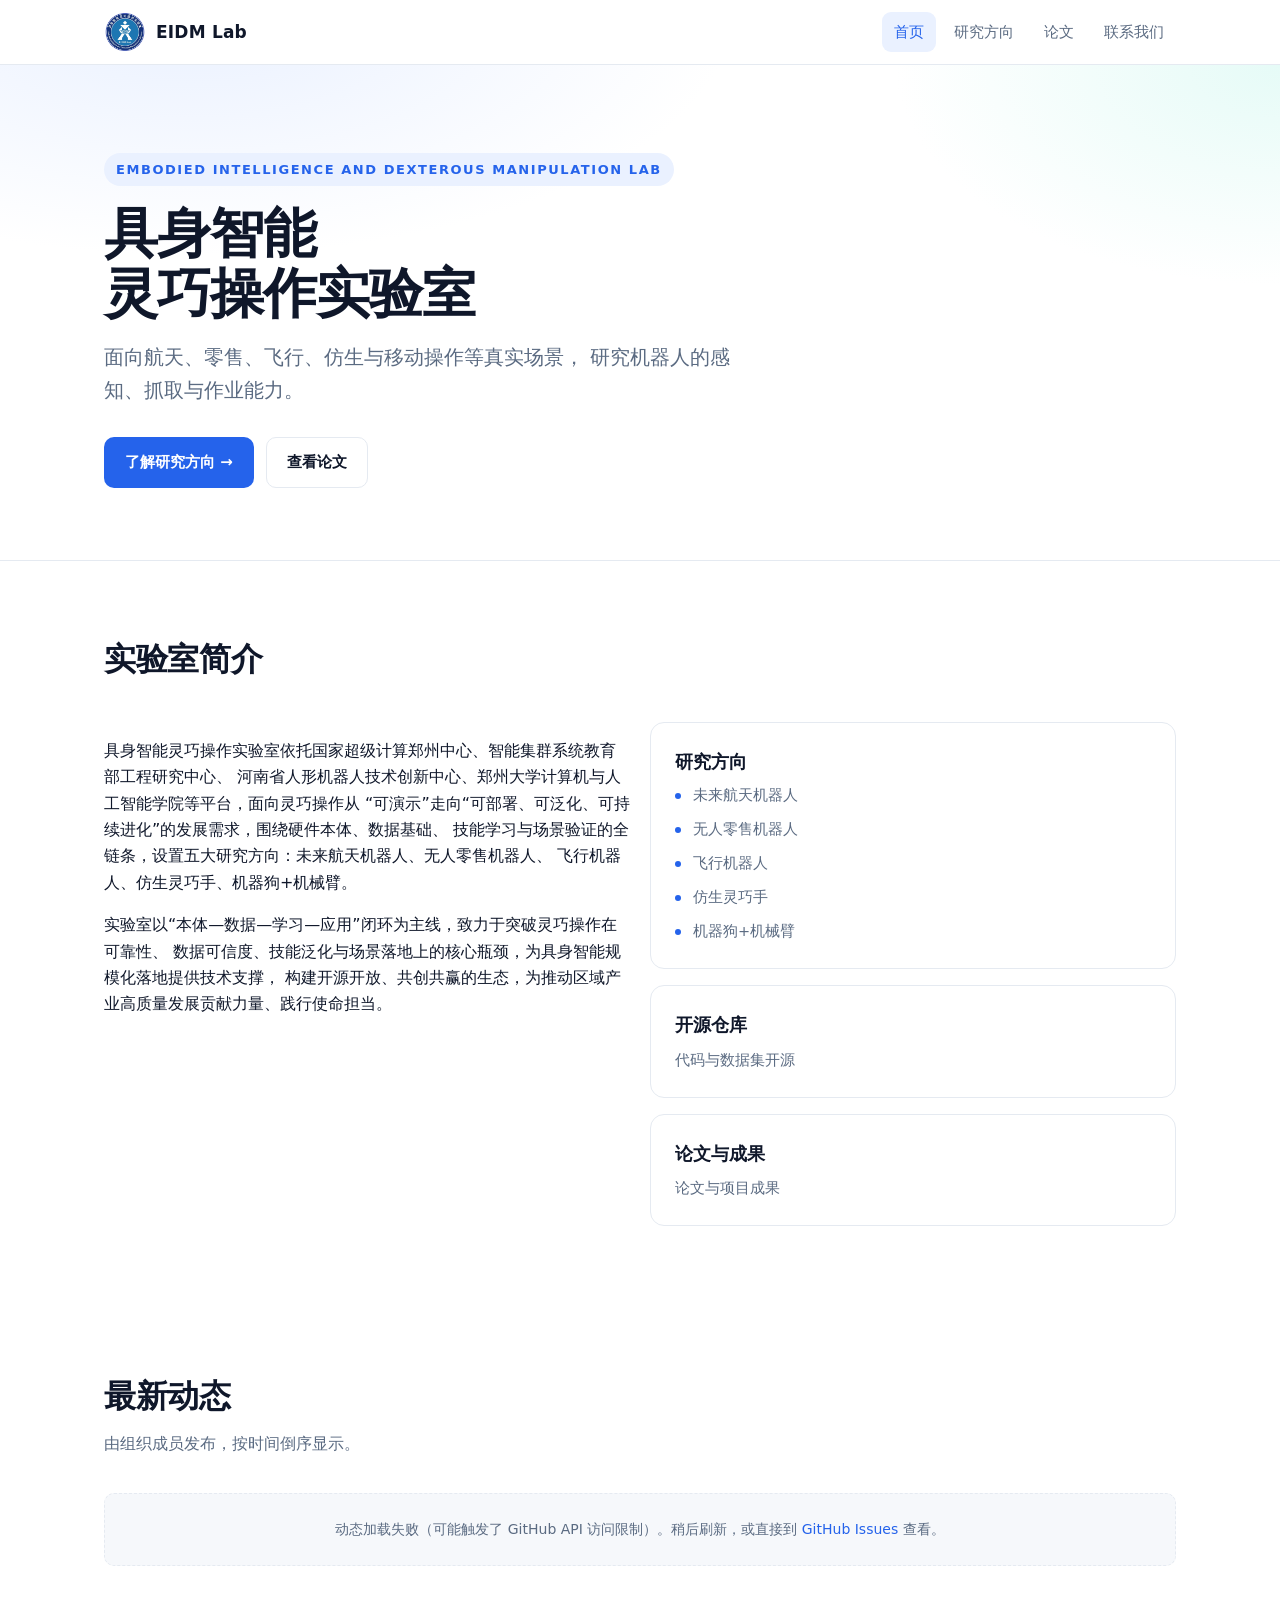
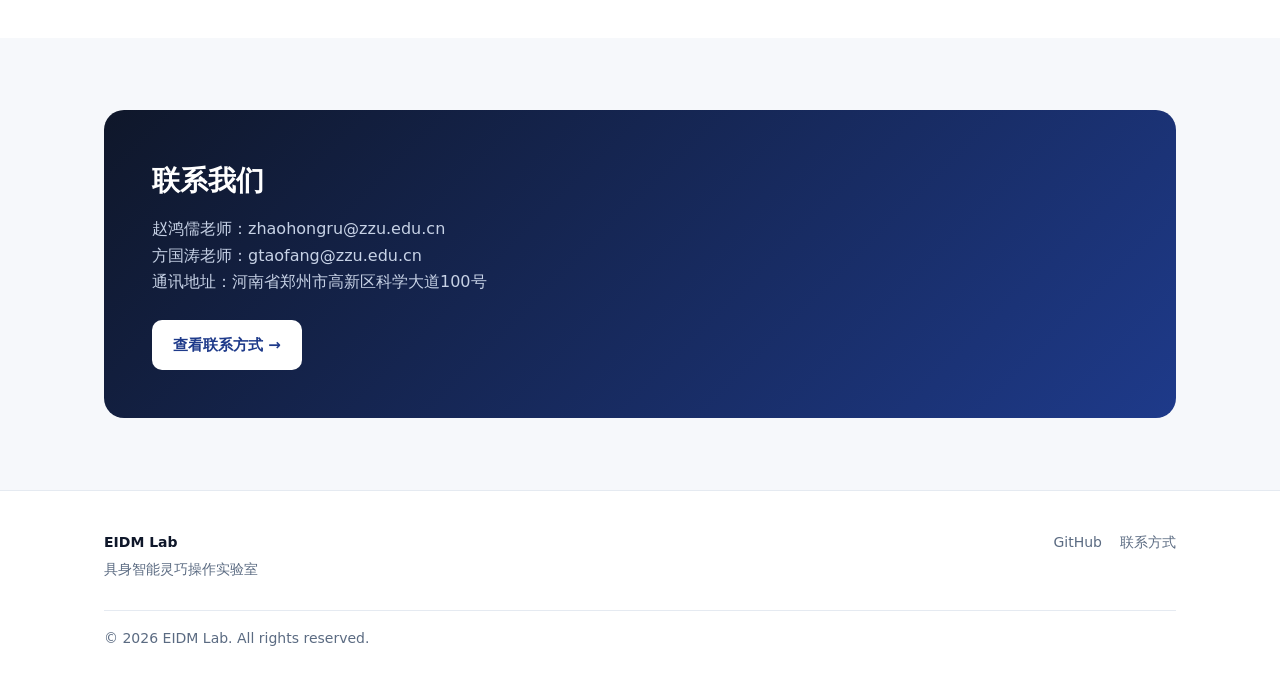
==== index.html @ 03dc2727 "init lab site" ====
<!doctype html>
<html lang="zh-CN">
<head>
  <meta charset="utf-8" />
  <meta name="viewport" content="width=device-width, initial-scale=1" />
  <title>具身智能灵巧操作实验室 · EIDM Lab</title>
  <meta name="description" content="具身智能灵巧操作实验室（EIDM Lab）：五大研究组、论文与加入方式。" />
  <link rel="stylesheet" href="assets/css/style.css" />
</head>
<body>
  <header class="site-header">
    <div class="container nav">
      <a class="brand" href="index.html">
        <img class="brand-logo" src="assets/img/logo.png" alt="EIDM Lab 实验室标志" />
        <span class="brand-text">EIDM Lab</span>
      </a>
      <button class="nav-toggle" aria-label="菜单" aria-expanded="false">
        <span></span><span></span><span></span>
      </button>
      <nav class="nav-links">
        <a href="index.html">首页</a>
        <a href="research.html">研究方向</a>
        <a href="publications.html">论文</a>
        <a href="contact.html">联系我们</a>
      </nav>
    </div>
  </header>

  <!-- Hero -->
  <section class="hero">
    <div class="container">
      <span class="eyebrow">Embodied Intelligence and Dexterous Manipulation Lab</span>
      <h1>具身智能<br />灵巧操作实验室</h1>
      <p class="lead">
        面向航天、零售、飞行、仿生与移动操作等真实场景，
        研究机器人的感知、抓取与作业能力。
      </p>
      <div class="hero-actions">
        <a class="btn btn-primary" href="research.html">了解研究方向 →</a>
        <a class="btn btn-ghost" href="publications.html">查看论文</a>
      </div>
    </div>
  </section>

  <!-- 关于 -->
  <section class="section">
    <div class="container">
      <div class="section-head">
        <h2>实验室简介</h2>
      </div>
      <div class="grid cols-2">
        <div>
          <p>
            具身智能灵巧操作实验室依托国家超级计算郑州中心、智能集群系统教育部工程研究中心、
            河南省人形机器人技术创新中心、郑州大学计算机与人工智能学院等平台，面向灵巧操作从
            “可演示”走向“可部署、可泛化、可持续进化”的发展需求，围绕硬件本体、数据基础、
            技能学习与场景验证的全链条，设置五大研究方向：未来航天机器人、无人零售机器人、
            飞行机器人、仿生灵巧手、机器狗+机械臂。
          </p>
          <p>
            实验室以“本体—数据—学习—应用”闭环为主线，致力于突破灵巧操作在可靠性、
            数据可信度、技能泛化与场景落地上的核心瓶颈，为具身智能规模化落地提供技术支撑，
            构建开源开放、共创共赢的生态，为推动区域产业高质量发展贡献力量、践行使命担当。
          </p>
        </div>
        <div class="about-side">
          <div class="card">
            <h3>研究方向</h3>
            <ul class="group-list">
              <li>未来航天机器人</li>
              <li>无人零售机器人</li>
              <li>飞行机器人</li>
              <li>仿生灵巧手</li>
              <li>机器狗+机械臂</li>
            </ul>
          </div>
          <div class="card">
            <h3>开源仓库</h3>
            <p>代码与数据集开源</p>
          </div>
          <div class="card">
            <h3>论文与成果</h3>
            <p>论文与项目成果</p>
          </div>
        </div>
      </div>
    </div>
  </section>

  <!-- 最新动态（成员发布，自动按时间倒序） -->
  <section class="section">
    <div class="container">
      <div class="section-head">
        <h2>最新动态</h2>
        <p>由组织成员发布，按时间倒序显示。</p>
      </div>
      <div class="feed" data-feed="all"></div>
    </div>
  </section>

  <!-- 加入 -->
  <section class="section alt">
    <div class="container">
      <div class="join-box">
        <h2>联系我们</h2>
        <p>
          赵鸿儒老师：zhaohongru@zzu.edu.cn<br />
          方国涛老师：gtaofang@zzu.edu.cn<br />
          通讯地址：河南省郑州市高新区科学大道100号
        </p>
        <a class="btn btn-primary" href="contact.html">查看联系方式 →</a>
      </div>
    </div>
  </section>

  <footer class="site-footer">
    <div class="container footer-inner">
      <div>
        <strong>EIDM Lab</strong>
        <p>具身智能灵巧操作实验室</p>
      </div>
      <div class="footer-links">
        <a href="https://github.com/ZZU-EIDM-Lab" target="_blank" rel="noopener">GitHub</a>
        <a href="contact.html">联系方式</a>
      </div>
      <p class="copyright">© <span id="year"></span> EIDM Lab. All rights reserved.</p>
    </div>
  </footer>

  <script src="assets/js/config.js"></script>
  <script src="assets/js/posts.js"></script>
  <script src="assets/js/main.js"></script>
</body>
</html>
---- assets/css/style.css ----
/* ===== ZZU EIDM Lab — 样式表 ===== */
:root {
  --bg: #ffffff;
  --bg-soft: #f6f8fb;
  --panel: #ffffff;
  --text: #0f172a;
  --muted: #5b6b82;
  --line: #e5eaf1;
  --accent: #2563eb;
  --accent-soft: #eaf1ff;
  --accent-2: #0f766e;
  --radius: 14px;
  --shadow: 0 8px 30px rgba(15, 23, 42, 0.06);
  --shadow-hover: 0 14px 40px rgba(15, 23, 42, 0.12);
  --maxw: 1120px;
}

* { box-sizing: border-box; }

html { scroll-behavior: smooth; }

body {
  margin: 0;
  font-family: system-ui, -apple-system, "Segoe UI", Roboto, "Helvetica Neue",
    "PingFang SC", "Hiragino Sans GB", "Microsoft YaHei", sans-serif;
  color: var(--text);
  background: var(--bg);
  line-height: 1.65;
  -webkit-font-smoothing: antialiased;
}

a { color: var(--accent); text-decoration: none; }
a:hover { text-decoration: underline; }

img { max-width: 100%; display: block; }

.container {
  width: 100%;
  max-width: var(--maxw);
  margin: 0 auto;
  padding: 0 24px;
}

/* ===== 顶部导航 ===== */
.site-header {
  position: sticky;
  top: 0;
  z-index: 50;
  background: rgba(255, 255, 255, 0.86);
  backdrop-filter: saturate(180%) blur(12px);
  border-bottom: 1px solid var(--line);
}

.nav {
  display: flex;
  align-items: center;
  justify-content: space-between;
  height: 64px;
}

.brand {
  display: flex;
  align-items: center;
  gap: 10px;
  color: var(--text);
  font-weight: 700;
  letter-spacing: 0.2px;
}
.brand:hover { text-decoration: none; }

.brand-mark {
  display: inline-grid;
  place-items: center;
  width: 40px;
  height: 40px;
  border-radius: 11px;
  background: linear-gradient(135deg, var(--accent), #6d8bff);
  color: #fff;
  font-size: 12px;
  font-weight: 800;
  letter-spacing: 0.5px;
}

.brand-text { font-size: 17px; }

.brand-logo {
  width: 42px;
  height: 42px;
  object-fit: contain;
  flex: 0 0 auto;
}

.nav-links {
  display: flex;
  align-items: center;
  gap: 6px;
}

.nav-links a {
  color: var(--muted);
  font-size: 15px;
  font-weight: 500;
  padding: 8px 12px;
  border-radius: 9px;
}
.nav-links a:hover {
  color: var(--text);
  background: var(--bg-soft);
  text-decoration: none;
}
.nav-links a.active {
  color: var(--accent);
  background: var(--accent-soft);
}

.nav-toggle {
  display: none;
  flex-direction: column;
  gap: 5px;
  background: none;
  border: 0;
  cursor: pointer;
  padding: 8px;
}
.nav-toggle span {
  width: 22px;
  height: 2px;
  background: var(--text);
  border-radius: 2px;
  transition: 0.2s;
}

/* ===== Hero ===== */
.hero {
  padding: 88px 0 72px;
  background:
    radial-gradient(900px 400px at 15% -10%, #eaf1ff 0%, transparent 60%),
    radial-gradient(700px 400px at 100% 0%, #e6fbf7 0%, transparent 55%),
    var(--bg);
  border-bottom: 1px solid var(--line);
}

.hero .eyebrow {
  display: inline-block;
  font-size: 13px;
  font-weight: 600;
  letter-spacing: 0.12em;
  text-transform: uppercase;
  color: var(--accent);
  background: var(--accent-soft);
  padding: 6px 12px;
  border-radius: 999px;
  margin-bottom: 18px;
}

.hero h1 {
  font-size: clamp(34px, 5vw, 54px);
  line-height: 1.1;
  margin: 0 0 18px;
  letter-spacing: -0.02em;
}

.hero p.lead {
  font-size: clamp(16px, 2vw, 20px);
  color: var(--muted);
  max-width: 640px;
  margin: 0 0 30px;
}

.hero-actions { display: flex; flex-wrap: wrap; gap: 12px; }

.btn {
  display: inline-flex;
  align-items: center;
  gap: 8px;
  padding: 12px 20px;
  border-radius: 10px;
  font-weight: 600;
  font-size: 15px;
  border: 1px solid transparent;
  transition: 0.18s;
  cursor: pointer;
}
.btn:hover { text-decoration: none; }
.btn-primary {
  background: var(--accent);
  color: #fff;
}
.btn-primary:hover { background: #1d4fd0; transform: translateY(-1px); }
.btn-ghost {
  background: #fff;
  color: var(--text);
  border-color: var(--line);
}
.btn-ghost:hover { border-color: #cbd5e1; background: var(--bg-soft); }

/* ===== 通用区块 ===== */
.section { padding: 72px 0; }
.section.alt { background: var(--bg-soft); }

.section-head { margin-bottom: 36px; }
.section-head h2 {
  font-size: clamp(24px, 3vw, 32px);
  margin: 0 0 8px;
  letter-spacing: -0.01em;
}
.section-head p {
  margin: 0;
  color: var(--muted);
  max-width: 720px;
}
.section-head.center { text-align: center; }
.section-head.center p { margin-left: auto; margin-right: auto; }

/* ===== 卡片网格 ===== */
.grid {
  display: grid;
  gap: 20px;
}
.grid.cols-2 { grid-template-columns: repeat(2, 1fr); }
.grid.cols-3 { grid-template-columns: repeat(3, 1fr); }
.grid.cols-4 { grid-template-columns: repeat(4, 1fr); }

.card {
  background: var(--panel);
  border: 1px solid var(--line);
  border-radius: var(--radius);
  padding: 24px;
  transition: 0.2s;
}
.card:hover {
  box-shadow: var(--shadow-hover);
  transform: translateY(-3px);
  border-color: #d7e0ee;
}
.card h3 { margin: 0 0 8px; font-size: 18px; }
.card p { margin: 0; color: var(--muted); font-size: 15px; }
.card .icon {
  display: inline-grid;
  place-items: center;
  width: 46px;
  height: 46px;
  border-radius: 12px;
  background: var(--accent-soft);
  font-size: 22px;
  margin-bottom: 14px;
}

/* ===== 成员卡片 ===== */
.members-grid {
  display: grid;
  grid-template-columns: repeat(auto-fill, minmax(230px, 1fr));
  gap: 20px;
}

.member {
  background: var(--panel);
  border: 1px solid var(--line);
  border-radius: var(--radius);
  padding: 22px;
  text-align: center;
  transition: 0.2s;
}
.member:hover {
  box-shadow: var(--shadow-hover);
  transform: translateY(-3px);
}

.avatar {
  width: 76px;
  height: 76px;
  border-radius: 50%;
  margin: 0 auto 14px;
  display: grid;
  place-items: center;
  font-size: 26px;
  font-weight: 700;
  color: #fff;
  background: linear-gradient(135deg, #2563eb, #6d8bff);
  user-select: none;
}
.avatar.teal { background: linear-gradient(135deg, #0f766e, #2dd4bf); }
.avatar.amber { background: linear-gradient(135deg, #b45309, #f59e0b); }
.avatar.rose { background: linear-gradient(135deg, #be123c, #fb7185); }
.avatar.violet { background: linear-gradient(135deg, #6d28d9, #a78bfa); }

.member h3 { margin: 0 0 4px; font-size: 17px; }
.member .role {
  font-size: 13px;
  color: var(--accent);
  font-weight: 600;
  margin-bottom: 8px;
}
.member .interests {
  font-size: 13.5px;
  color: var(--muted);
  min-height: 40px;
}
.member .links {
  display: flex;
  justify-content: center;
  gap: 12px;
  margin-top: 12px;
  font-size: 13px;
}

.member-group { margin-bottom: 48px; }
.member-group h2 {
  font-size: 20px;
  margin: 0 0 18px;
  padding-bottom: 10px;
  border-bottom: 1px solid var(--line);
  display: flex;
  align-items: center;
  gap: 10px;
}
.member-group h2 .count {
  font-size: 13px;
  font-weight: 600;
  color: var(--muted);
  background: var(--bg-soft);
  border: 1px solid var(--line);
  border-radius: 999px;
  padding: 1px 10px;
}

/* ===== 论文列表 ===== */
.pub-year {
  font-size: 15px;
  font-weight: 700;
  color: var(--accent);
  letter-spacing: 0.05em;
  margin: 36px 0 16px;
  padding-bottom: 8px;
  border-bottom: 1px solid var(--line);
}
.pub-year:first-of-type { margin-top: 0; }

.pub {
  display: flex;
  gap: 16px;
  padding: 16px 0;
  border-bottom: 1px dashed var(--line);
}
.pub:last-child { border-bottom: 0; }
.pub .venue {
  flex: 0 0 auto;
  align-self: flex-start;
  font-size: 12px;
  font-weight: 700;
  color: #fff;
  background: var(--accent-2);
  border-radius: 7px;
  padding: 3px 9px;
  white-space: nowrap;
  margin-top: 2px;
}
.pub .title { font-weight: 600; margin: 0 0 3px; }
.pub .authors { color: var(--muted); font-size: 14px; margin: 0 0 4px; }
.pub .meta { font-size: 13.5px; color: var(--muted); }
.pub .meta a { margin-right: 12px; }

/* ===== 新闻 ===== */
.news-list { list-style: none; padding: 0; margin: 0; }
.news-list li {
  display: flex;
  gap: 16px;
  padding: 14px 0;
  border-bottom: 1px solid var(--line);
}
.news-list li:last-child { border-bottom: 0; }
.news-list .date {
  flex: 0 0 92px;
  color: var(--muted);
  font-size: 14px;
  font-variant-numeric: tabular-nums;
}

/* ===== 加入我们 ===== */
.join-box {
  background: linear-gradient(135deg, #0f172a, #1e3a8a);
  color: #fff;
  border-radius: 20px;
  padding: 48px;
}
.join-box h2 { margin: 0 0 12px; font-size: 28px; }
.join-box p { color: #c7d2e6; margin: 0 0 24px; max-width: 640px; }
.join-box .btn-primary { background: #fff; color: #1e3a8a; }
.join-box .btn-primary:hover { background: #eef2ff; }

/* ===== 页脚 ===== */
.site-footer {
  border-top: 1px solid var(--line);
  padding: 40px 0;
  color: var(--muted);
  font-size: 14px;
}
.footer-inner {
  display: flex;
  flex-wrap: wrap;
  gap: 24px;
  justify-content: space-between;
  align-items: flex-start;
}
.footer-inner strong { color: var(--text); }
.footer-inner p { margin: 4px 0 0; }
.footer-links { display: flex; gap: 18px; }
.footer-links a { color: var(--muted); }
.footer-links a:hover { color: var(--accent); }
.copyright { width: 100%; border-top: 1px solid var(--line); padding-top: 16px; margin-top: 8px; }

/* ===== 响应式 ===== */
@media (max-width: 860px) {
  .grid.cols-3, .grid.cols-4 { grid-template-columns: repeat(2, 1fr); }
}

@media (max-width: 720px) {
  .nav-toggle { display: flex; }
  .nav-links {
    position: absolute;
    top: 64px;
    left: 0;
    right: 0;
    flex-direction: column;
    align-items: stretch;
    background: #fff;
    border-bottom: 1px solid var(--line);
    padding: 10px 16px 16px;
    gap: 4px;
    display: none;
  }
  .nav-links.open { display: flex; }
  .nav-links a { padding: 12px; }

  .hero { padding: 60px 0 52px; }
  .section { padding: 52px 0; }
  .grid.cols-2, .grid.cols-3, .grid.cols-4 { grid-template-columns: 1fr; }
  .join-box { padding: 30px 24px; }
}

/* ===== 研究组与成员动态 ===== */
.group-block {
  border: 1px solid var(--line);
  border-radius: var(--radius);
  background: var(--panel);
  padding: 26px;
  margin-bottom: 24px;
}
.group-head {
  display: flex;
  align-items: flex-start;
  gap: 16px;
  padding-bottom: 18px;
  border-bottom: 1px solid var(--line);
  margin-bottom: 18px;
}
.group-icon {
  flex: 0 0 auto;
  display: grid;
  place-items: center;
  width: 52px;
  height: 52px;
  border-radius: 14px;
  background: var(--accent-soft);
  font-size: 26px;
}
.group-head .group-meta { flex: 1 1 auto; min-width: 0; }
.group-head h2 { margin: 0 0 4px; font-size: 21px; }
.group-head p { margin: 0; color: var(--muted); font-size: 14.5px; }
.group-head .btn { flex: 0 0 auto; }

.btn-sm { padding: 8px 14px; font-size: 14px; border-radius: 9px; }

/* 动态列表 */
.feed { display: flex; flex-direction: column; gap: 12px; }
.feed-empty {
  color: var(--muted);
  font-size: 14px;
  text-align: center;
  padding: 24px;
  border: 1px dashed var(--line);
  border-radius: 10px;
  background: var(--bg-soft);
}

.post {
  border: 1px solid var(--line);
  border-radius: 11px;
  padding: 16px 18px;
  background: #fff;
  transition: 0.18s;
}
.post:hover { border-color: #d7e0ee; box-shadow: var(--shadow); }
.post-head {
  display: flex;
  align-items: baseline;
  justify-content: space-between;
  gap: 12px;
  margin-bottom: 6px;
}
.post-head h4 { margin: 0; font-size: 16px; }
.post-head time {
  flex: 0 0 auto;
  font-size: 12.5px;
  color: var(--muted);
  font-variant-numeric: tabular-nums;
}
.post-body {
  margin: 0 0 10px;
  color: #334155;
  font-size: 14.5px;
  white-space: pre-wrap;
  word-break: break-word;
}
.post-foot {
  display: flex;
  justify-content: space-between;
  gap: 12px;
  font-size: 12.5px;
  color: var(--muted);
  border-top: 1px dashed var(--line);
  padding-top: 10px;
}

/* 发布页 */
.steps { counter-reset: step; list-style: none; padding: 0; margin: 0 0 28px; }
.steps li {
  position: relative;
  padding: 0 0 20px 44px;
  color: var(--muted);
}
.steps li::before {
  counter-increment: step;
  content: counter(step);
  position: absolute;
  left: 0;
  top: -2px;
  width: 28px;
  height: 28px;
  border-radius: 50%;
  background: var(--accent);
  color: #fff;
  font-size: 14px;
  font-weight: 700;
  display: grid;
  place-items: center;
}
.steps li strong { color: var(--text); }

.publish-grid {
  display: grid;
  grid-template-columns: repeat(auto-fill, minmax(220px, 1fr));
  gap: 14px;
}
.publish-card {
  display: flex;
  align-items: center;
  gap: 12px;
  border: 1px solid var(--line);
  border-radius: 11px;
  padding: 14px 16px;
  background: #fff;
  transition: 0.18s;
}
.publish-card:hover {
  border-color: var(--accent);
  box-shadow: var(--shadow);
  text-decoration: none;
}
.publish-card .emoji { font-size: 22px; }
.publish-card strong { color: var(--text); font-size: 15px; }
.publish-card span.sub { display: block; color: var(--muted); font-size: 12.5px; font-weight: 400; }

/* ===== 关于实验室：五组列表与统计 ===== */
.about-side { display: flex; flex-direction: column; gap: 16px; }
.about-groups-head {
  display: flex;
  align-items: center;
  gap: 12px;
  margin-bottom: 16px;
}
.about-logo { width: 40px; height: 40px; object-fit: contain; flex: 0 0 auto; }
.about-groups-head h3 { margin: 0; font-size: 18px; }
.group-list {
  list-style: none;
  margin: 0;
  padding: 0;
  display: flex;
  flex-direction: column;
  gap: 10px;
}
.group-list li {
  position: relative;
  padding-left: 18px;
  color: var(--muted);
  font-size: 14.5px;
}
.group-list li::before {
  content: "";
  position: absolute;
  left: 0;
  top: 9px;
  width: 6px;
  height: 6px;
  border-radius: 50%;
  background: var(--accent);
}

/* ===== 联系我们 ===== */
.contact-layout {
  display: grid;
  grid-template-columns: 1fr 1fr;
  border: 1px solid var(--line);
  border-radius: 16px;
  overflow: hidden;
}
.contact-brand {
  background: linear-gradient(135deg, #14306a, #1e4a9c);
  color: #fff;
  padding: 48px;
  display: flex;
  flex-direction: column;
  justify-content: center;
}
.contact-brand-label {
  font-size: 13px;
  letter-spacing: 0.18em;
  font-weight: 600;
  color: #bcd0f0;
}
.contact-brand h3 {
  font-size: 28px;
  line-height: 1.3;
  margin: 16px 0 12px;
}
.contact-brand p {
  margin: 0;
  color: #c7d6ef;
  line-height: 1.6;
}
.contact-info {
  padding: 48px;
  background: #fff;
}
.contact-info h4 {
  margin: 0 0 14px;
  font-size: 15px;
  color: var(--muted);
  font-weight: 600;
}
.contact-person { margin-bottom: 20px; }
.contact-person .contact-name {
  display: block;
  font-weight: 600;
  margin-bottom: 4px;
}
.contact-person a { font-size: 17px; }
.contact-divider {
  border: 0;
  border-top: 1px solid var(--line);
  margin: 24px 0;
}
.contact-address { font-size: 17px; margin: 0; }

@media (max-width: 720px) {
  .contact-layout { grid-template-columns: 1fr; }
  .contact-brand, .contact-info { padding: 28px; }
}
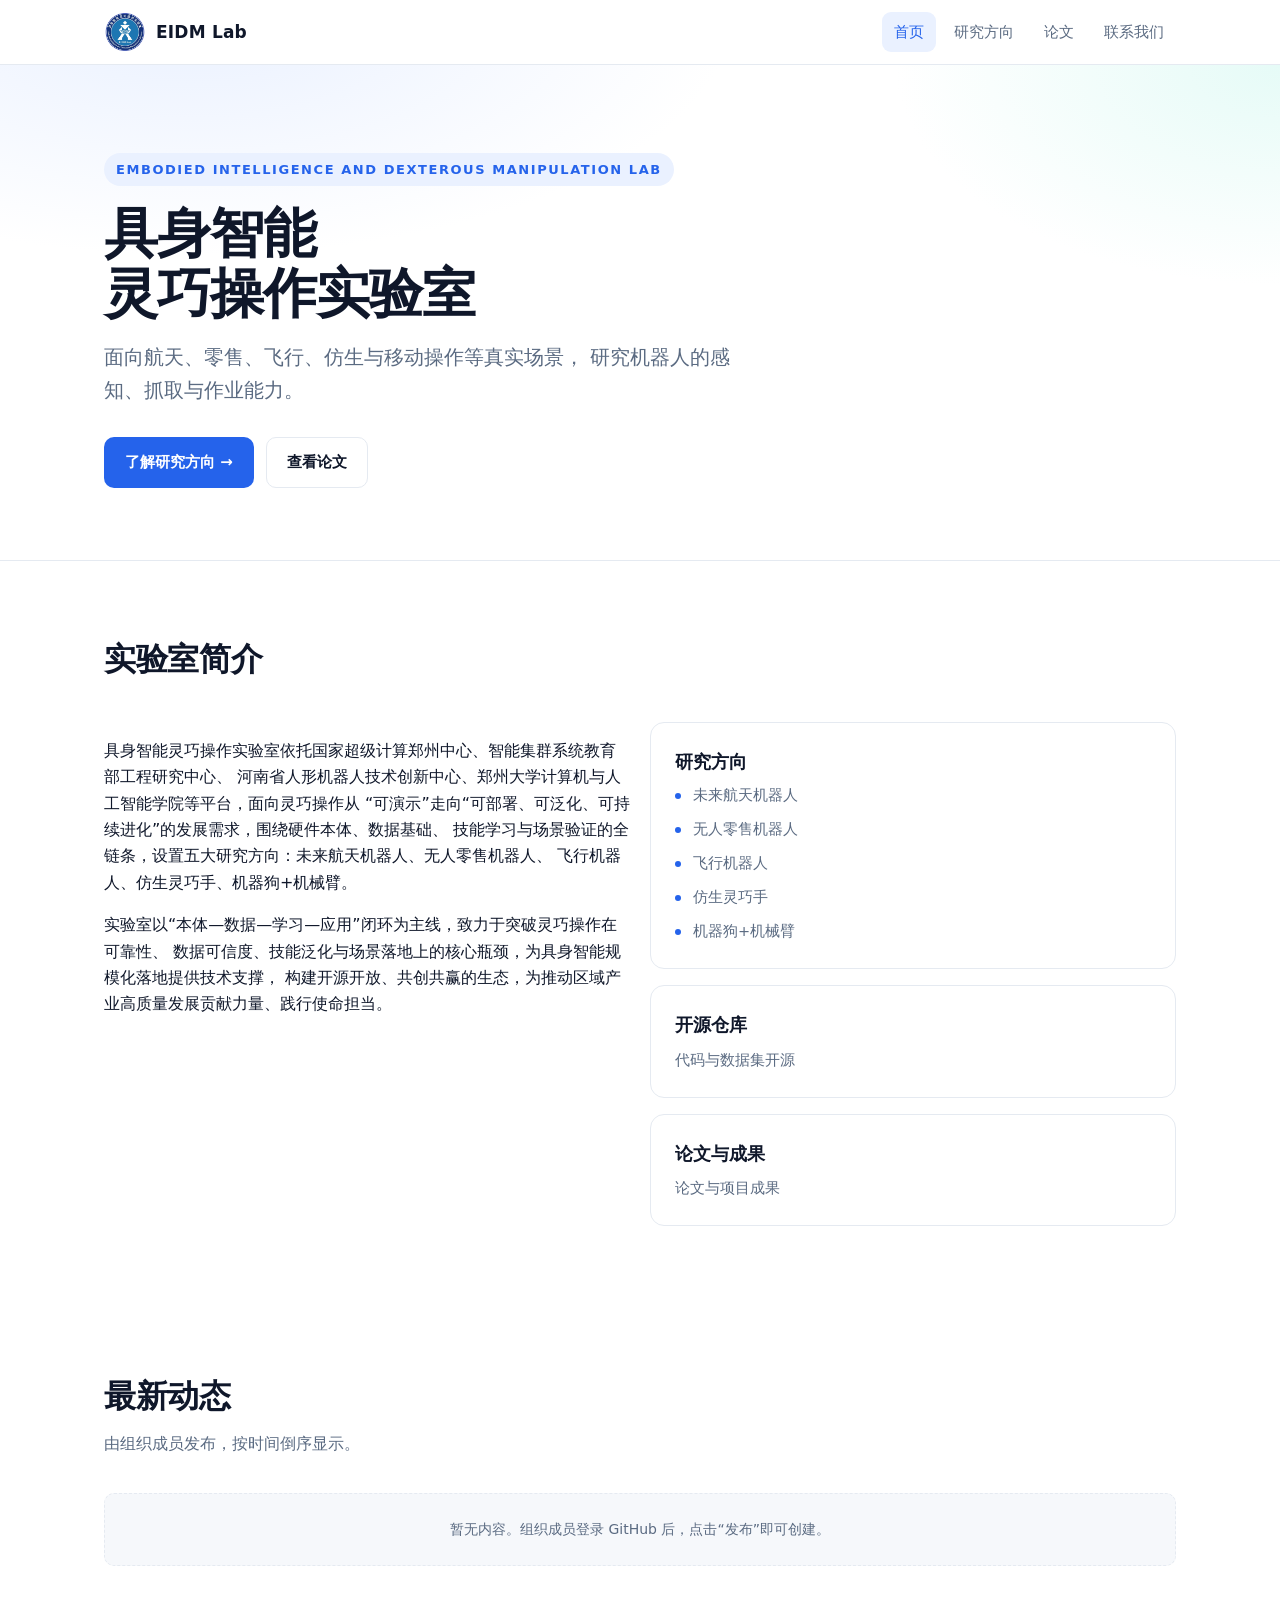
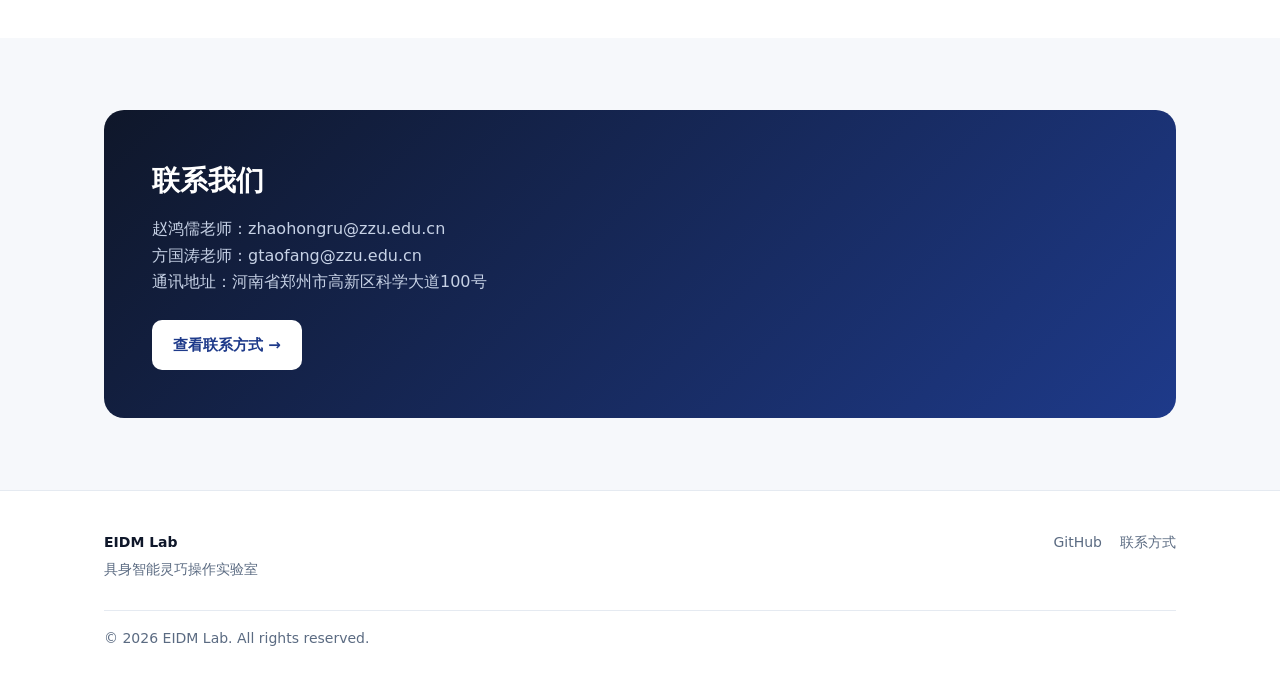
==== commit 3a617a5d: "chore: version script URLs to bust cache" ====
--- a/index.html
+++ b/index.html
@@ -127,8 +127,10 @@
     </div>
   </footer>
 
-  <script src="assets/js/config.js"></script>
-  <script src="assets/js/posts.js"></script>
-  <script src="assets/js/main.js"></script>
+  <script src="assets/js/config.js?v=20261124p"></script>
+  <script src="assets/js/vendor/marked.min.js?v=20261124p"></script>
+  <script src="assets/js/vendor/purify.min.js?v=20261124p"></script>
+  <script src="assets/js/posts.js?v=20261124p"></script>
+  <script src="assets/js/main.js?v=20261124p"></script>
 </body>
 </html>
--- a/assets/css/style.css
+++ b/assets/css/style.css
@@ -509,8 +509,91 @@
   margin: 0 0 10px;
   color: #334155;
   font-size: 14.5px;
-  white-space: pre-wrap;
   word-break: break-word;
+  overflow-wrap: anywhere;
+}
+.post-body p { margin: 0 0 10px; }
+.post-body p:last-child { margin-bottom: 0; }
+.post-body img {
+  max-width: 100%;
+  height: auto;
+  border-radius: 8px;
+  margin: 8px 0;
+  display: block;
+}
+.post-body a { word-break: break-all; }
+.post-body ul, .post-body ol { margin: 0 0 10px; padding-left: 22px; }
+.post-body h1, .post-body h2, .post-body h3, .post-body h4 {
+  font-size: 16px;
+  margin: 12px 0 6px;
+}
+.post-body code {
+  background: var(--bg-soft);
+  padding: 1px 5px;
+  border-radius: 5px;
+  font-size: 13px;
+}
+.post-body pre {
+  background: var(--bg-soft);
+  padding: 12px;
+  border-radius: 8px;
+  overflow: auto;
+}
+.post-body blockquote {
+  margin: 0 0 10px;
+  padding-left: 12px;
+  border-left: 3px solid var(--line);
+  color: var(--muted);
+}
+.post-body .plain { white-space: pre-wrap; }
+
+/* 图片点击放大 */
+.post-body img { cursor: zoom-in; }
+.lightbox {
+  position: fixed;
+  inset: 0;
+  z-index: 999;
+  display: none;
+  align-items: center;
+  justify-content: center;
+  background: rgba(9, 14, 25, 0.85);
+  padding: 24px;
+}
+.lightbox.open { display: flex; }
+.lightbox img {
+  max-width: 96vw;
+  max-height: 90vh;
+  border-radius: 10px;
+  box-shadow: 0 20px 60px rgba(0, 0, 0, 0.5);
+}
+.lightbox-close {
+  position: absolute;
+  top: 18px;
+  right: 22px;
+  width: 42px;
+  height: 42px;
+  border-radius: 50%;
+  border: 0;
+  cursor: pointer;
+  font-size: 26px;
+  line-height: 1;
+  color: #fff;
+  background: rgba(255, 255, 255, 0.16);
+}
+.lightbox-close:hover { background: rgba(255, 255, 255, 0.3); }
+
+/* 论文列表 */
+.papers { display: flex; flex-direction: column; }
+.paper-desc {
+  color: var(--muted);
+  font-size: 14px;
+  margin-top: 8px;
+}
+.paper-desc p { margin: 0 0 6px; }
+.paper-desc img {
+  max-width: 100%;
+  border-radius: 8px;
+  margin-top: 8px;
 }
 .post-foot {
   display: flex;
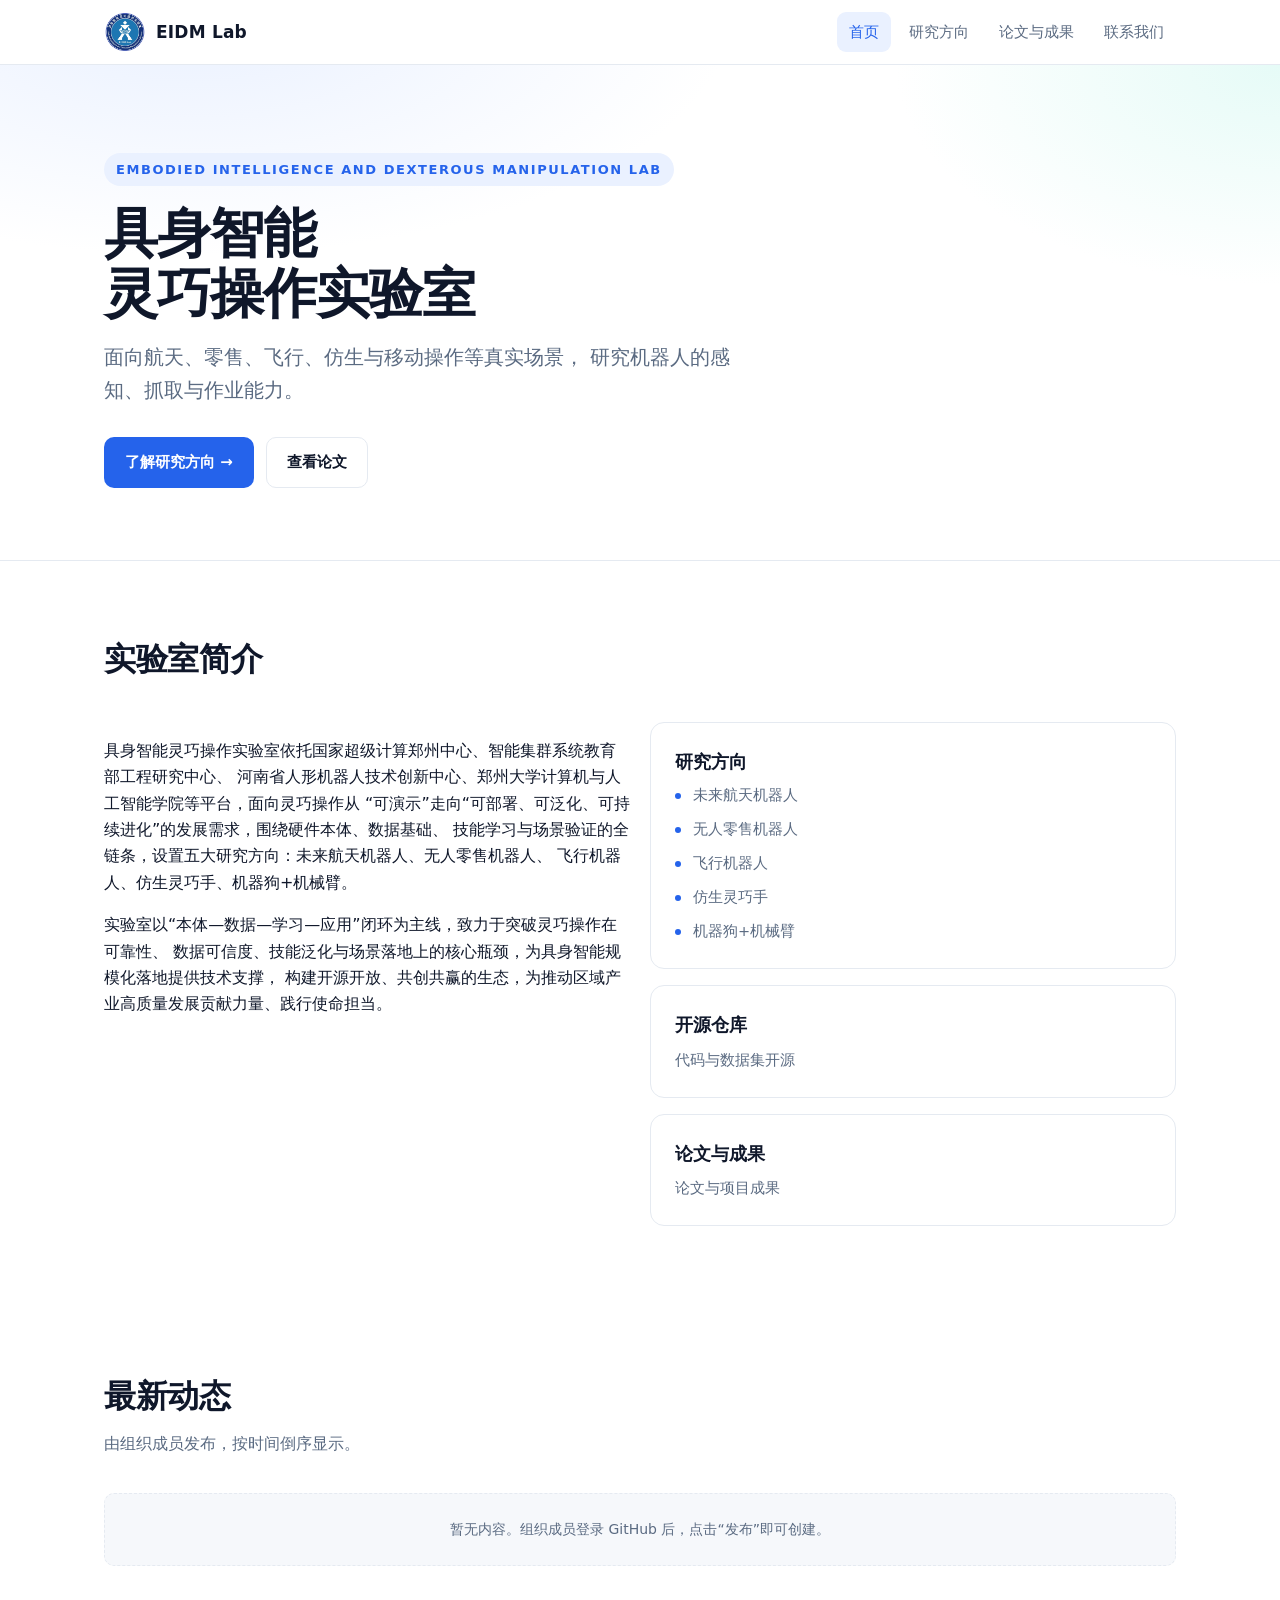
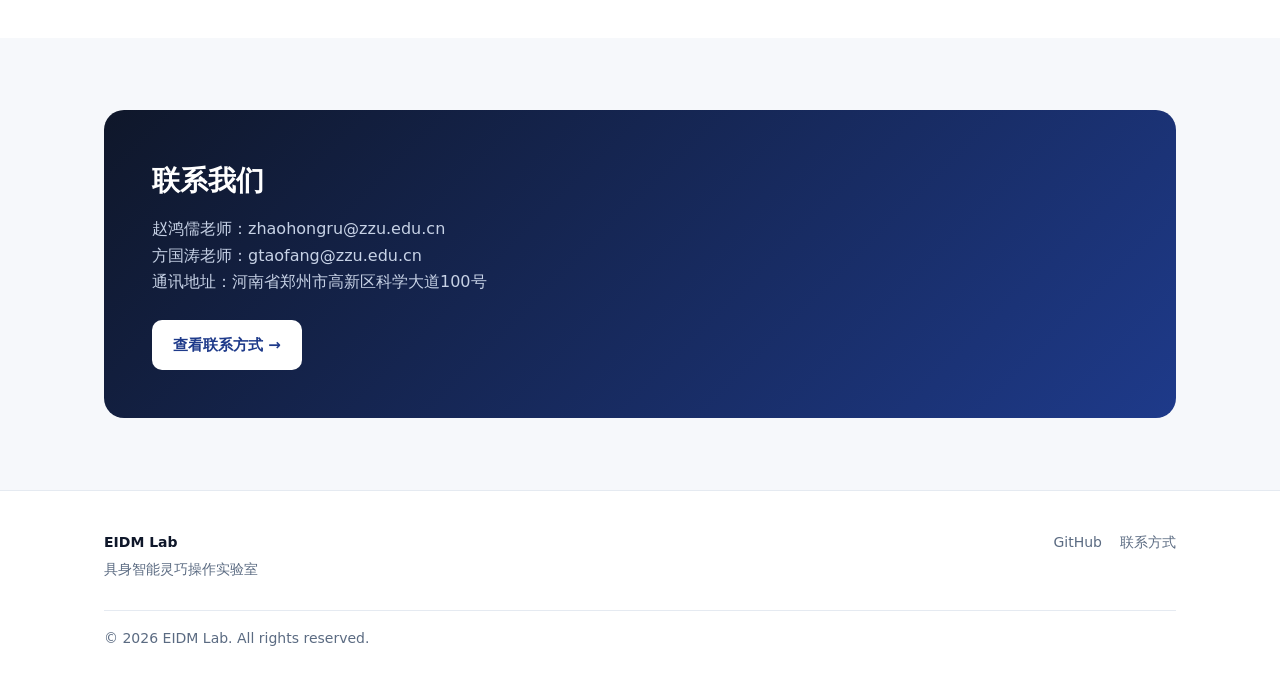
==== commit 02b75001: "results: add research results section (article style)" ====
--- a/index.html
+++ b/index.html
@@ -5,7 +5,7 @@
   <meta name="viewport" content="width=device-width, initial-scale=1" />
   <title>具身智能灵巧操作实验室 · EIDM Lab</title>
   <meta name="description" content="具身智能灵巧操作实验室（EIDM Lab）：五大研究组、论文与加入方式。" />
-  <link rel="stylesheet" href="assets/css/style.css" />
+  <link rel="stylesheet" href="assets/css/style.css?v=20261126a" />
 </head>
 <body>
   <header class="site-header">
@@ -20,7 +20,7 @@
       <nav class="nav-links">
         <a href="index.html">首页</a>
         <a href="research.html">研究方向</a>
-        <a href="publications.html">论文</a>
+        <a href="publications.html">论文与成果</a>
         <a href="contact.html">联系我们</a>
       </nav>
     </div>
@@ -127,10 +127,10 @@
     </div>
   </footer>
 
-  <script src="assets/js/config.js?v=20261124p"></script>
-  <script src="assets/js/vendor/marked.min.js?v=20261124p"></script>
-  <script src="assets/js/vendor/purify.min.js?v=20261124p"></script>
-  <script src="assets/js/posts.js?v=20261124p"></script>
-  <script src="assets/js/main.js?v=20261124p"></script>
+  <script src="assets/js/config.js?v=20261126a"></script>
+  <script src="assets/js/vendor/marked.min.js?v=20261126a"></script>
+  <script src="assets/js/vendor/purify.min.js?v=20261126a"></script>
+  <script src="assets/js/posts.js?v=20261126a"></script>
+  <script src="assets/js/main.js?v=20261126a"></script>
 </body>
 </html>
--- a/assets/css/style.css
+++ b/assets/css/style.css
@@ -582,18 +582,185 @@
 }
 .lightbox-close:hover { background: rgba(255, 255, 255, 0.3); }
 
-/* 论文列表 */
-.papers { display: flex; flex-direction: column; }
-.paper-desc {
-  color: var(--muted);
+/* 论文列表（按年份分组） */
+.papers { display: block; }
+.papers-year {
+  display: flex;
+  align-items: baseline;
+  gap: 12px;
+  margin: 44px 0 10px;
+  padding-bottom: 10px;
+  border-bottom: 3px solid #d8c08a;
+}
+.papers-year:first-child { margin-top: 0; }
+.papers-year .year {
+  font-size: 40px;
+  font-weight: 800;
+  color: #1e3a6e;
+  line-height: 1;
+  letter-spacing: -0.02em;
+}
+.papers-year .count { color: var(--muted); font-size: 14px; }
+
+.paper {
+  padding: 22px 0 18px;
+  border-bottom: 1px solid var(--line);
+}
+.paper:last-child { border-bottom: 0; }
+.paper-title {
+  position: relative;
+  margin: 0 0 12px;
+  padding-left: 22px;
+  font-size: 23px;
+  line-height: 1.4;
+}
+.paper-title::before {
+  content: "";
+  position: absolute;
+  left: 0;
+  top: 12px;
+  width: 9px;
+  height: 9px;
+  border-radius: 50%;
+  background: #c8a24a;
+}
+.paper-title a { color: #1e4f8a; font-weight: 700; }
+.paper-title a:hover { text-decoration: underline; }
+.paper-authors {
+  margin: 0 0 10px;
+  padding-left: 22px;
+  color: var(--muted);
+  font-style: italic;
+  font-size: 16px;
+}
+.paper-venue {
+  margin: 0 0 10px;
+  padding-left: 22px;
+  font-weight: 700;
+  font-size: 16.5px;
+}
+.paper-status {
+  display: inline-block;
+  margin-left: 10px;
+  padding: 2px 9px;
+  font-size: 12px;
+  font-weight: 600;
+  color: #8a6d3b;
+  background: #f6efe1;
+  border-radius: 4px;
+  vertical-align: middle;
+}
+.paper-links {
+  margin: 0;
+  padding-left: 22px;
+  font-size: 14.5px;
+}
+.paper-links a {
+  color: #1e4f8a;
+  font-weight: 600;
+  margin-right: 18px;
+}
+.paper-links a::after { content: " ↗"; }
+
+@media (max-width: 720px) {
+  .paper-title { font-size: 19px; }
+  .paper-authors, .paper-venue { font-size: 15px; }
+  .papers-year .year { font-size: 32px; }
+}
+
+/* 发布页：已发布内容管理 */
+.manage-list { display: flex; flex-direction: column; }
+.manage-row {
+  display: flex;
+  align-items: center;
+  gap: 14px;
+  padding: 12px 0;
+  border-bottom: 1px solid var(--line);
+}
+.manage-row:last-child { border-bottom: 0; }
+.manage-type {
+  flex: 0 0 auto;
+  font-size: 12px;
+  font-weight: 600;
+  color: var(--accent);
+  background: var(--accent-soft);
+  padding: 3px 9px;
+  border-radius: 6px;
+  white-space: nowrap;
+}
+.manage-main {
+  flex: 1 1 auto;
+  min-width: 0;
+  display: flex;
+  flex-direction: column;
+}
+.manage-main a {
+  font-weight: 600;
+  color: var(--text);
+  overflow: hidden;
+  text-overflow: ellipsis;
+  white-space: nowrap;
+}
+.manage-date { color: var(--muted); font-size: 12.5px; }
+.manage-actions {
+  flex: 0 0 auto;
+  display: flex;
+  gap: 14px;
   font-size: 14px;
-  margin-top: 8px;
-}
-.paper-desc p { margin: 0 0 6px; }
-.paper-desc img {
+}
+.manage-actions a { color: var(--accent); font-weight: 600; }
+.manage-actions a.danger { color: #c0392b; }
+@media (max-width: 720px) {
+  .manage-row { flex-wrap: wrap; }
+  .manage-main { flex-basis: 100%; order: 2; }
+}
+
+/* 论文与成果：子标题 */
+.page-subhead {
+  font-size: 24px;
+  margin: 4px 0 16px;
+  padding-bottom: 10px;
+  border-bottom: 2px solid var(--line);
+}
+
+/* 研究成果（公众号文章风格） */
+.results { display: flex; flex-direction: column; gap: 8px; }
+.result {
+  padding: 24px 0 26px;
+  border-bottom: 1px solid var(--line);
+}
+.result:last-child { border-bottom: 0; }
+.result-title {
+  margin: 0 0 8px;
+  font-size: 24px;
+  line-height: 1.4;
+}
+.result-title a { color: var(--text); font-weight: 700; }
+.result-title a:hover { color: var(--accent); text-decoration: none; }
+.result-meta { color: var(--muted); font-size: 13.5px; margin-bottom: 16px; }
+.result-body {
+  color: #334155;
+  font-size: 16px;
+  line-height: 1.85;
+}
+.result-body p { margin: 0 0 14px; }
+.result-body img {
   max-width: 100%;
-  border-radius: 8px;
-  margin-top: 8px;
+  height: auto;
+  border-radius: 12px;
+  margin: 10px 0;
+  display: block;
+  cursor: zoom-in;
+}
+.result-body h1, .result-body h2, .result-body h3 {
+  font-size: 18px;
+  margin: 20px 0 8px;
+}
+.result-body ul, .result-body ol { margin: 0 0 14px; padding-left: 24px; }
+.result-body a { word-break: break-all; }
+@media (max-width: 720px) {
+  .result-title { font-size: 20px; }
+  .result-body { font-size: 15px; }
 }
 .post-foot {
   display: flex;
